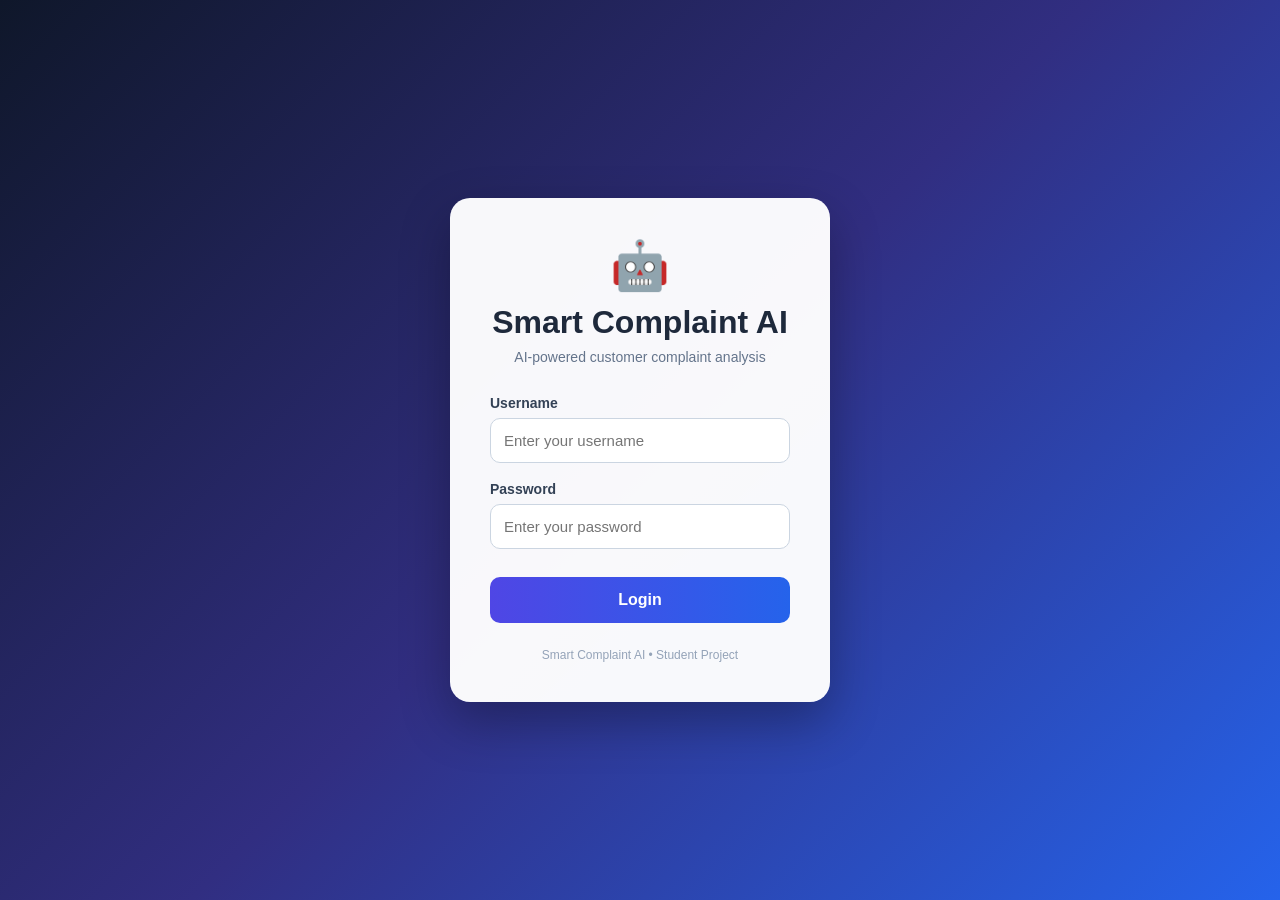
==== index.html @ c361cc98 "Add files via upload" ====
<!DOCTYPE html>
<script>
    if (localStorage.getItem("loggedIn") !== "true") {
        window.location.href = "login.html";
    }
</script>
<html lang="en">
<head>
    <meta charset="UTF-8">
    <meta name="viewport" content="width=device-width, initial-scale=1.0">
    <title>Smart Complaint AI</title>
    <link rel="stylesheet" href="style.css">
</head>
<body>
<button onclick="logout()" class="logout-btn">Logout</button>
    <div class="page">
        <header class="hero">
            <div>
                <span class="eyebrow">AI CUSTOMER SUPPORT</span>
                <h1>Smart Complaint Classifier</h1>
                <p>Submit a complaint and get an AI-based category, priority and department recommendation.</p>
            </div>
            <div class="ai-badge">AI</div>
        </header>

        <main class="card">
            <form id="complaintForm">
                <section>
                    <h2>Customer Details</h2>
                    <div class="grid">
                        <label>
                            Gender
                            <select id="gender" required>
                                <option value="">Select gender</option>
                                <option>Male</option>
                                <option>Female</option>
                                <option>Other</option>
                            </select>
                        </label>

                        <label>
                            Age
                            <input id="age" type="number" min="1" max="120" placeholder="Enter age" required>
                        </label>

                        <label>
                            Product Category
                            <select id="product_category" required>
                                <option value="">Select category</option>
                                <option>Electronics</option>
                                <option>Home Appliances</option>
                                <option>Mobile</option>
                                <option>Computer</option>
                                <option>Furniture</option>
                                <option>Clothing</option>
                                <option>Other</option>
                            </select>
                        </label>
                    </div>
                </section>

                <section>
                    <h2>Complaint</h2>
                    <label>
                        Complaint Description
                        <textarea id="complaint_text" rows="6"
                            placeholder="Example: My phone battery drains very quickly and the device becomes hot..."
                            maxlength="1000" required></textarea>
                    </label>
                    <div class="counter"><span id="count">0</span>/1000</div>
                </section>

                <button id="submitBtn" type="submit">
                    <span id="buttonText">Analyze Complaint</span>
                    <span id="loader" class="loader hidden"></span>
                </button>

                <p id="error" class="error hidden"></p>
            </form>

            <section id="result" class="result hidden">
                <div class="result-head">
                    <div>
                        <span class="eyebrow">AI ANALYSIS</span>
                        <h2>Prediction Result</h2>
                    </div>
                    <span id="priorityBadge" class="priority">-</span>
                </div>

                <div class="result-grid">
                    <div class="result-box">
                        <span>Complaint Category</span>
                        <strong id="category">-</strong>
                    </div>
                    <div class="result-box">
                        <span>Priority</span>
                        <strong id="priority">-</strong>
                    </div>
                    <div class="result-box">
                        <span>Recommended Department</span>
                        <strong id="department">-</strong>
                    </div>
                    <div class="result-box">
                        <span>Suggested Response</span>
                        <strong id="response">-</strong>
                    </div>
                </div>

                <button class="secondary" type="button" id="newComplaint">Analyze Another Complaint</button>
            </section>
        </main>
    </div>
    <script src="script.js"></script>
<script>
    function logout() {
        window.location.href = "login.html";
    }
</script>
</body>
</html>
---- style.css ----
* { box-sizing: border-box; }

:root {
    --ink: #172033;
    --muted: #667085;
    --line: #e5e7eb;
    --soft: #f6f8fc;
    --primary: #3157d5;
    --primary-dark: #2444b0;
    --white: #ffffff;
}

body {
    margin: 0;
    min-height: 100vh;
    font-family: Inter, Segoe UI, Arial, sans-serif;
    color: var(--ink);
    background: linear-gradient(135deg, #eef2ff, #f8fafc 55%, #e8f0ff);
}

.page { width: min(1050px, 92%); margin: 0 auto; padding: 42px 0; }

.hero {
    display: flex;
    justify-content: space-between;
    align-items: center;
    gap: 25px;
    margin-bottom: 24px;
}

.eyebrow {
    color: var(--primary);
    font-size: 12px;
    font-weight: 800;
    letter-spacing: 1.7px;
}

h1 { margin: 8px 0; font-size: clamp(30px, 5vw, 48px); line-height: 1.05; }
.hero p { margin: 0; color: var(--muted); max-width: 690px; font-size: 16px; }

.ai-badge {
    width: 74px; height: 74px; flex: 0 0 74px;
    display: grid; place-items: center;
    border-radius: 22px;
    color: white; font-weight: 900; font-size: 25px;
    background: linear-gradient(135deg, #3157d5, #6c63e9);
    box-shadow: 0 14px 35px rgba(49, 87, 213, .25);
}

.card {
    background: rgba(255,255,255,.94);
    border: 1px solid rgba(255,255,255,.8);
    border-radius: 25px;
    padding: 30px;
    box-shadow: 0 20px 60px rgba(31, 41, 55, .10);
}

section { margin-bottom: 28px; }
h2 { margin: 0 0 17px; font-size: 20px; }

.grid {
    display: grid;
    grid-template-columns: repeat(3, 1fr);
    gap: 16px;
}

label {
    display: block;
    font-weight: 700;
    font-size: 14px;
}

input, select, textarea {
    width: 100%;
    margin-top: 8px;
    border: 1px solid var(--line);
    border-radius: 13px;
    padding: 13px 14px;
    background: var(--soft);
    color: var(--ink);
    font: inherit;
    outline: none;
    transition: .2s;
}

textarea { resize: vertical; min-height: 135px; }
input:focus, select:focus, textarea:focus {
    border-color: var(--primary);
    box-shadow: 0 0 0 4px rgba(49,87,213,.09);
    background: white;
}

.counter { text-align: right; color: #98a2b3; font-size: 12px; margin-top: 6px; }

button {
    border: 0; border-radius: 13px; padding: 14px 20px;
    font: inherit; font-weight: 800; cursor: pointer;
    background: var(--primary); color: white;
    transition: transform .15s, background .15s;
}

button:hover { background: var(--primary-dark); transform: translateY(-1px); }
button:disabled { opacity: .7; cursor: wait; }

.result {
    border-top: 1px solid var(--line);
    padding-top: 28px;
    margin-top: 25px;
    margin-bottom: 0;
}

.result-head { display: flex; justify-content: space-between; gap: 20px; align-items: center; }
.result-head h2 { margin: 6px 0 0; }

.priority {
    padding: 8px 15px; border-radius: 999px; font-size: 13px; font-weight: 900;
    background: #eef2ff; color: var(--primary);
}

.result-grid {
    display: grid;
    grid-template-columns: repeat(2, 1fr);
    gap: 14px;
    margin: 22px 0;
}

.result-box {
    padding: 18px; border-radius: 16px; background: var(--soft);
    border: 1px solid var(--line);
}

.result-box span { display: block; color: var(--muted); font-size: 12px; margin-bottom: 7px; }
.result-box strong { font-size: 16px; line-height: 1.35; }

.secondary { background: #eef2ff; color: var(--primary); }
.secondary:hover { background: #e2e8ff; }

.error { color: #b42318; margin: 14px 0 0; font-weight: 700; }
.hidden { display: none !important; }

.loader {
    display: inline-block; width: 15px; height: 15px; margin-left: 7px;
    border: 2px solid rgba(255,255,255,.45);
    border-top-color: white; border-radius: 50%;
    animation: spin .7s linear infinite; vertical-align: middle;
}
@keyframes spin { to { transform: rotate(360deg); } }

@media (max-width: 760px) {
    .page { padding: 25px 0; }
    .hero { align-items: flex-start; }
    .ai-badge { width: 58px; height: 58px; flex-basis: 58px; border-radius: 18px; }
    .card { padding: 20px; }
    .grid, .result-grid { grid-template-columns: 1fr; }
}
.logout-btn {
    position: absolute;
    top: 20px;
    right: 25px;
    padding: 10px 18px;
    border: none;
    border-radius: 8px;
    background: #ef4444;
    color: white;
    font-weight: bold;
    cursor: pointer;
}

.logout-btn:hover {
    background: #dc2626;
}
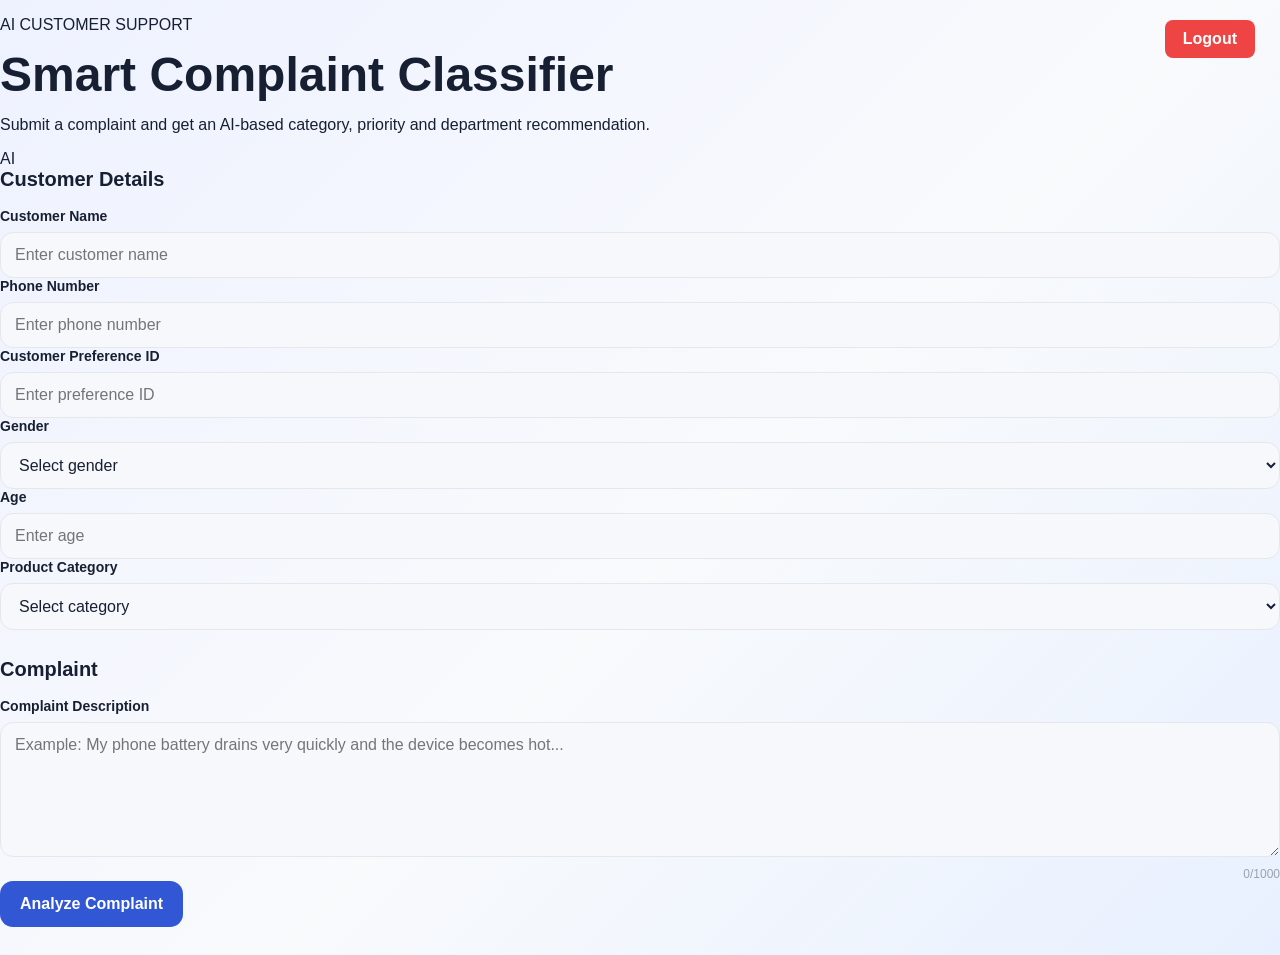
==== commit 8401c571: "Update index.html" ====
--- a/index.html
+++ b/index.html
@@ -1,120 +1,320 @@
 <!DOCTYPE html>
-<script>
-    if (localStorage.getItem("loggedIn") !== "true") {
-        window.location.href = "login.html";
-    }
-</script>
 <html lang="en">
+
 <head>
     <meta charset="UTF-8">
     <meta name="viewport" content="width=device-width, initial-scale=1.0">
+
     <title>Smart Complaint AI</title>
+
     <link rel="stylesheet" href="style.css">
 </head>
+
 <body>
-<button onclick="logout()" class="logout-btn">Logout</button>
-    <div class="page">
-        <header class="hero">
-            <div>
-                <span class="eyebrow">AI CUSTOMER SUPPORT</span>
-                <h1>Smart Complaint Classifier</h1>
-                <p>Submit a complaint and get an AI-based category, priority and department recommendation.</p>
+
+    <!-- Header -->
+    <header class="header">
+
+        <div>
+            <p class="small-title">AI CUSTOMER SUPPORT</p>
+
+            <h1>Smart Complaint Classifier</h1>
+
+            <p class="subtitle">
+                Submit a complaint and get an AI-based category,
+                priority and department recommendation.
+            </p>
+        </div>
+
+        <div class="ai-box">
+            AI
+        </div>
+
+        <button class="logout-btn" onclick="logout()">
+            Logout
+        </button>
+
+    </header>
+
+
+    <!-- Main Card -->
+    <main class="main-card">
+
+        <!-- Customer Details -->
+        <section>
+
+            <h2>Customer Details</h2>
+
+            <div class="customer-grid">
+
+                <!-- Customer Name -->
+                <div class="field">
+
+                    <label for="customerName">
+                        Customer Name
+                    </label>
+
+                    <input
+                        type="text"
+                        id="customerName"
+                        placeholder="Enter customer name"
+                    >
+
+                </div>
+
+
+                <!-- Phone Number -->
+                <div class="field">
+
+                    <label for="phoneNumber">
+                        Phone Number
+                    </label>
+
+                    <input
+                        type="tel"
+                        id="phoneNumber"
+                        placeholder="Enter phone number"
+                    >
+
+                </div>
+
+
+                <!-- Customer Preference ID -->
+                <div class="field">
+
+                    <label for="preferenceId">
+                        Customer Preference ID
+                    </label>
+
+                    <input
+                        type="text"
+                        id="preferenceId"
+                        placeholder="Enter preference ID"
+                    >
+
+                </div>
+
+
+                <!-- Gender -->
+                <div class="field">
+
+                    <label for="gender">
+                        Gender
+                    </label>
+
+                    <select id="gender">
+
+                        <option value="">
+                            Select gender
+                        </option>
+
+                        <option value="Male">
+                            Male
+                        </option>
+
+                        <option value="Female">
+                            Female
+                        </option>
+
+                        <option value="Other">
+                            Other
+                        </option>
+
+                    </select>
+
+                </div>
+
+
+                <!-- Age -->
+                <div class="field">
+
+                    <label for="age">
+                        Age
+                    </label>
+
+                    <input
+                        type="number"
+                        id="age"
+                        placeholder="Enter age"
+                        min="1"
+                        max="120"
+                    >
+
+                </div>
+
+
+                <!-- Product Category -->
+                <div class="field">
+
+                    <label for="product_category">
+                        Product Category
+                    </label>
+
+                    <select id="product_category">
+
+                        <option value="">
+                            Select category
+                        </option>
+
+                        <option value="Mobile">
+                            Mobile
+                        </option>
+
+                        <option value="Computer">
+                            Computer
+                        </option>
+
+                        <option value="Electronics">
+                            Electronics
+                        </option>
+
+                        <option value="Home Appliances">
+                            Home Appliances
+                        </option>
+
+                        <option value="Furniture">
+                            Furniture
+                        </option>
+
+                        <option value="Clothing">
+                            Clothing
+                        </option>
+
+                        <option value="Other">
+                            Other
+                        </option>
+
+                    </select>
+
+                </div>
+
             </div>
-            <div class="ai-badge">AI</div>
-        </header>
-
-        <main class="card">
-            <form id="complaintForm">
-                <section>
-                    <h2>Customer Details</h2>
-                    <div class="grid">
-                        <label>
-                            Gender
-                            <select id="gender" required>
-                                <option value="">Select gender</option>
-                                <option>Male</option>
-                                <option>Female</option>
-                                <option>Other</option>
-                            </select>
-                        </label>
-
-                        <label>
-                            Age
-                            <input id="age" type="number" min="1" max="120" placeholder="Enter age" required>
-                        </label>
-
-                        <label>
-                            Product Category
-                            <select id="product_category" required>
-                                <option value="">Select category</option>
-                                <option>Electronics</option>
-                                <option>Home Appliances</option>
-                                <option>Mobile</option>
-                                <option>Computer</option>
-                                <option>Furniture</option>
-                                <option>Clothing</option>
-                                <option>Other</option>
-                            </select>
-                        </label>
-                    </div>
-                </section>
-
-                <section>
-                    <h2>Complaint</h2>
-                    <label>
-                        Complaint Description
-                        <textarea id="complaint_text" rows="6"
-                            placeholder="Example: My phone battery drains very quickly and the device becomes hot..."
-                            maxlength="1000" required></textarea>
-                    </label>
-                    <div class="counter"><span id="count">0</span>/1000</div>
-                </section>
-
-                <button id="submitBtn" type="submit">
-                    <span id="buttonText">Analyze Complaint</span>
-                    <span id="loader" class="loader hidden"></span>
-                </button>
-
-                <p id="error" class="error hidden"></p>
-            </form>
-
-            <section id="result" class="result hidden">
-                <div class="result-head">
-                    <div>
-                        <span class="eyebrow">AI ANALYSIS</span>
-                        <h2>Prediction Result</h2>
-                    </div>
-                    <span id="priorityBadge" class="priority">-</span>
-                </div>
-
-                <div class="result-grid">
-                    <div class="result-box">
-                        <span>Complaint Category</span>
-                        <strong id="category">-</strong>
-                    </div>
-                    <div class="result-box">
-                        <span>Priority</span>
-                        <strong id="priority">-</strong>
-                    </div>
-                    <div class="result-box">
-                        <span>Recommended Department</span>
-                        <strong id="department">-</strong>
-                    </div>
-                    <div class="result-box">
-                        <span>Suggested Response</span>
-                        <strong id="response">-</strong>
-                    </div>
-                </div>
-
-                <button class="secondary" type="button" id="newComplaint">Analyze Another Complaint</button>
-            </section>
-        </main>
-    </div>
+
+        </section>
+
+
+        <!-- Complaint -->
+        <section class="complaint-section">
+
+            <h2>Complaint</h2>
+
+            <label for="complaint_text">
+                Complaint Description
+            </label>
+
+            <textarea
+                id="complaint_text"
+                maxlength="1000"
+                placeholder="Example: My phone battery drains very quickly and the device becomes hot..."
+            ></textarea>
+
+            <div class="counter">
+                <span id="count">0</span>/1000
+            </div>
+
+
+            <button
+                id="submitBtn"
+                class="analyze-btn"
+                type="submit"
+                form="complaintForm"
+            >
+                Analyze Complaint
+            </button>
+
+        </section>
+
+
+        <!-- Hidden form used by existing AI JavaScript -->
+        <form id="complaintForm" style="display:none;"></form>
+
+
+        <!-- Error -->
+        <p id="error"></p>
+
+
+        <!-- AI Results -->
+        <section id="result" class="result-section hidden">
+
+            <h2>AI Analysis Result</h2>
+
+            <div class="result-grid">
+
+                <div class="result-card">
+                    <h3>Complaint Category</h3>
+                    <p id="category">-</p>
+                </div>
+
+                <div class="result-card">
+                    <h3>Priority</h3>
+                    <p id="priority">-</p>
+                </div>
+
+                <div class="result-card">
+                    <h3>Suggested Department</h3>
+                    <p id="department">-</p>
+                </div>
+
+            </div>
+
+
+            <div class="response-card">
+
+                <h3>Suggested Response</h3>
+
+                <p id="response">-</p>
+
+            </div>
+
+
+            <button
+                id="newComplaint"
+                class="new-complaint-btn"
+                type="button"
+            >
+                Analyze Another Complaint
+            </button>
+
+        </section>
+
+    </main>
+
+
     <script src="script.js"></script>
-<script>
-    function logout() {
-        window.location.href = "login.html";
-    }
-</script>
+
+
+    <script>
+
+        // Character counter
+        const complaintBox =
+            document.getElementById("complaint_text");
+
+        const count =
+            document.getElementById("count");
+
+        if (complaintBox && count) {
+
+            complaintBox.addEventListener("input", function () {
+
+                count.textContent =
+                    complaintBox.value.length;
+
+            });
+
+        }
+
+
+        // Logout
+        function logout() {
+
+            localStorage.removeItem("loggedIn");
+
+            window.location.href = "login.html";
+
+        }
+
+    </script>
+
 </body>
+
 </html>
